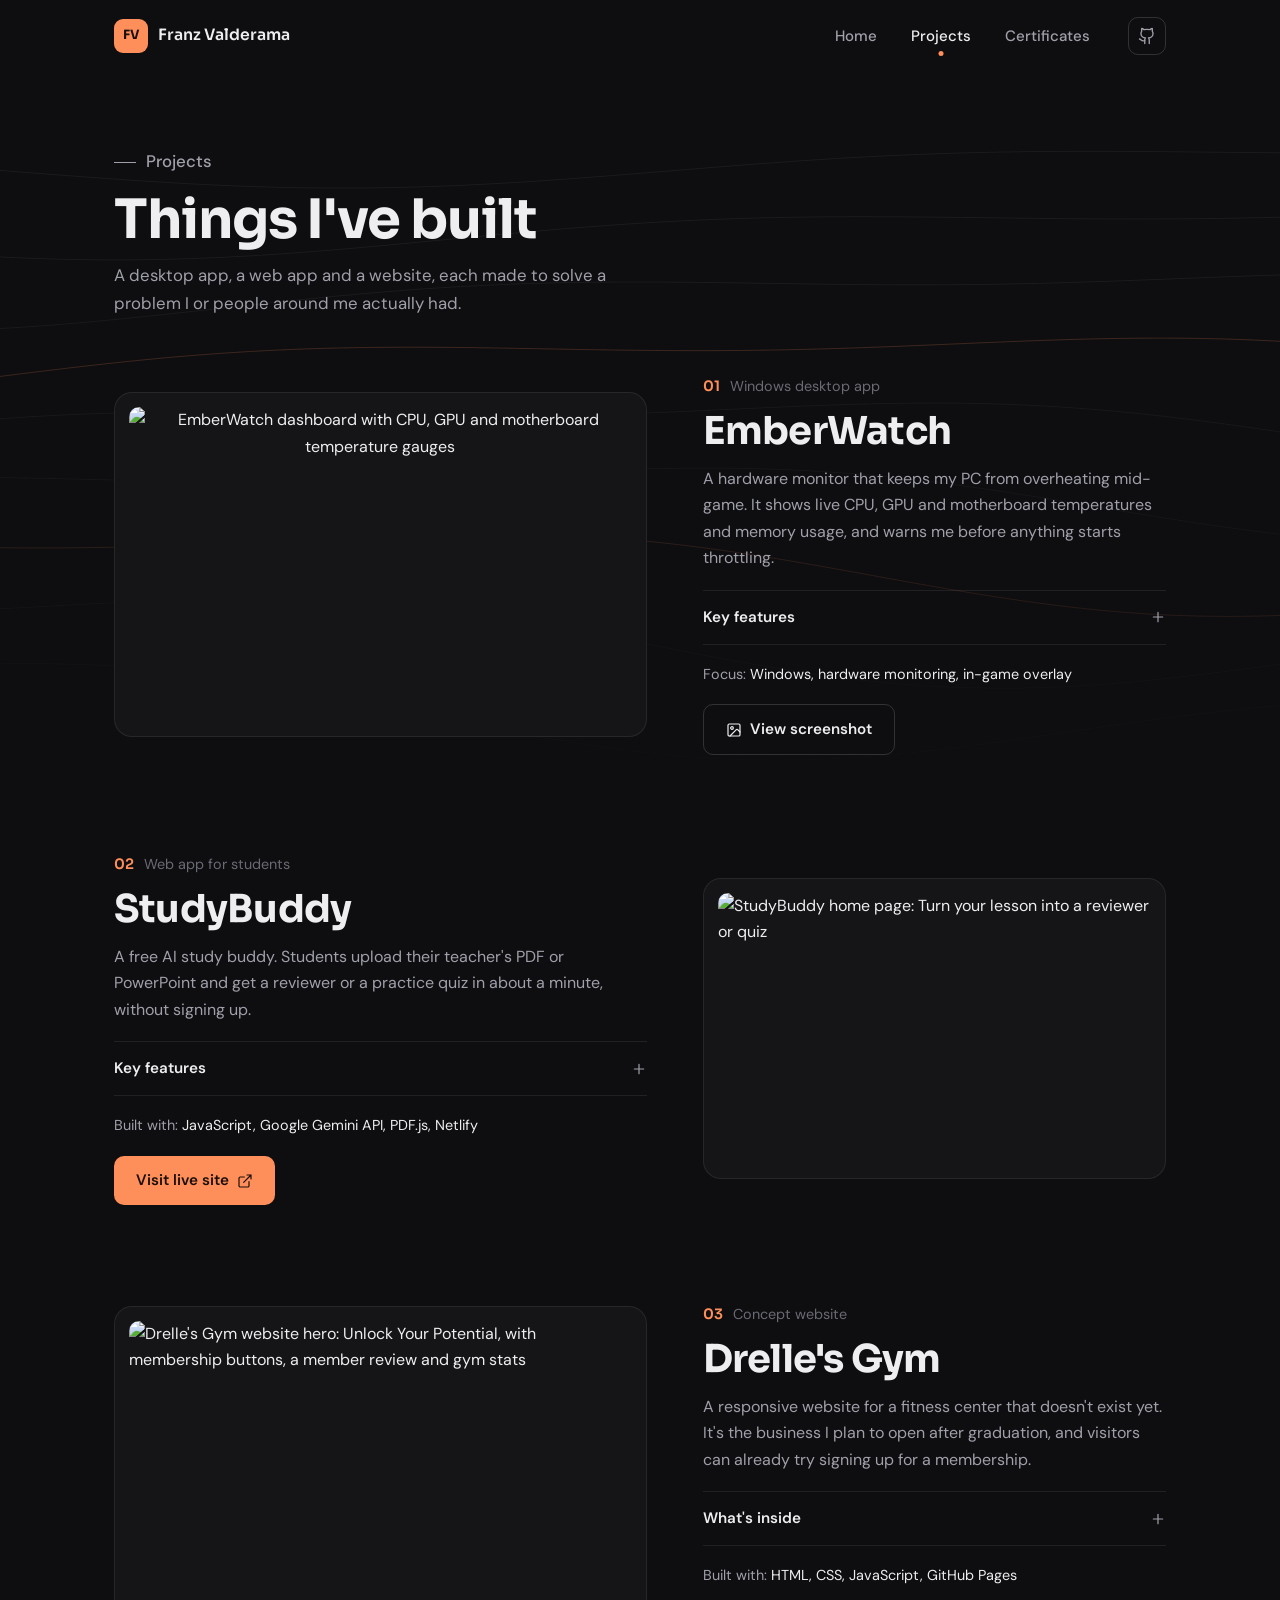
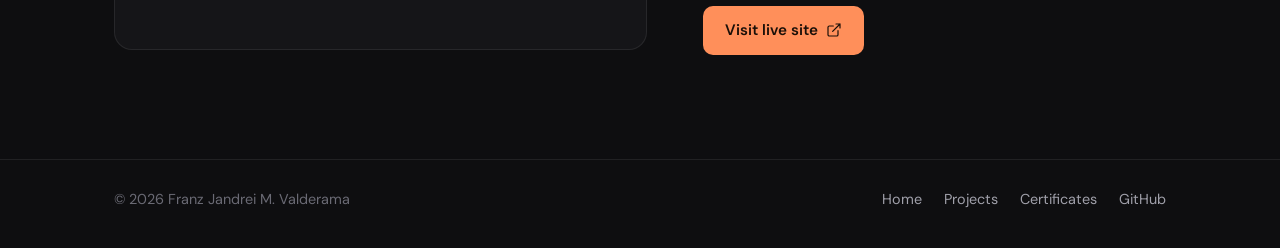
==== projects.html @ 759bd195 "Add files via upload" ====
<!DOCTYPE html>
<html lang="en">
<head>
    <meta charset="UTF-8">
    <meta name="viewport" content="width=device-width, initial-scale=1.0">
    <title>Projects | Franz Valderama</title>
    <meta name="description" content="Apps, tools and websites built by Franz Jandrei M. Valderama.">
    <link rel="preconnect" href="https://fonts.googleapis.com">
    <link rel="preconnect" href="https://fonts.gstatic.com" crossorigin>
    <link href="https://fonts.googleapis.com/css2?family=DM+Sans:wght@400;500;600&family=Sora:wght@500;600;700&display=swap" rel="stylesheet">
    <link rel="stylesheet" href="style.css">
    <script>document.documentElement.classList.add('js');</script>
</head>
<body>

    <svg width="0" height="0" style="position:absolute" aria-hidden="true">
        <symbol id="i-github" viewBox="0 0 24 24"><path d="M15 22v-4a4.8 4.8 0 0 0-1-3.5c3 0 6-2 6-5.5.08-1.25-.27-2.48-1-3.5.28-1.15.28-2.35 0-3.5 0 0-1 0-3 1.5-2.64-.5-5.36-.5-8 0C6 2 5 2 5 2c-.3 1.15-.3 2.35 0 3.5A5.4 5.4 0 0 0 4 9c0 3.5 3 5.5 6 5.5-.39.49-.68 1.05-.85 1.65-.17.6-.22 1.23-.15 1.85v4"/><path d="M9 18c-4.51 2-5-2-7-2"/></symbol>
        <symbol id="i-menu" viewBox="0 0 24 24"><path d="M4 7h16M4 12h16M4 17h16"/></symbol>
        <symbol id="i-external" viewBox="0 0 24 24"><path d="M15 3h6v6M10 14 21 3M18 13v6a2 2 0 0 1-2 2H5a2 2 0 0 1-2-2V8a2 2 0 0 1 2-2h6"/></symbol>
        <symbol id="i-plus" viewBox="0 0 24 24"><path d="M12 5v14M5 12h14"/></symbol>
        <symbol id="i-image" viewBox="0 0 24 24"><rect x="3" y="3" width="18" height="18" rx="2"/><circle cx="9" cy="9" r="2"/><path d="m21 15-3.1-3.1a2 2 0 0 0-2.8 0L6 21"/></symbol>
        <symbol id="i-x" viewBox="0 0 24 24"><path d="M18 6 6 18M6 6l12 12"/></symbol>
    </svg>

    <canvas id="waves" aria-hidden="true"></canvas>

    <header class="topnav">
        <div class="container">
            <a href="index.html" class="logo"><span class="logo-mark">FV</span>Franz Valderama</a>
            <nav class="nav-links" id="nav-links" aria-label="Main">
                <a href="index.html">Home</a>
                <a href="projects.html" class="active" aria-current="page">Projects</a>
                <a href="certificates.html">Certificates</a>
            </nav>
            <a href="https://github.com/dreijandrei" class="nav-icon" target="_blank" rel="noopener" aria-label="GitHub"><svg class="icon"><use href="#i-github"/></svg></a>
            <button class="menu-btn" aria-label="Open menu" aria-expanded="false" aria-controls="nav-links"><svg class="icon"><use href="#i-menu"/></svg></button>
        </div>
    </header>

    <main>
        <div class="container">

            <section class="page-intro">
                <p class="eyebrow">Projects</p>
                <h1>Things I've built</h1>
                <p>A desktop app, a web app and a website, each made to solve a problem I or people around me actually had.</p>
            </section>

            <div class="project-list">

                <article class="project-row reveal">
                    <button class="row-media" data-image="images/emberwatch.png" aria-label="View EmberWatch screenshot full size">
                        <img src="images/emberwatch.png" alt="EmberWatch dashboard with CPU, GPU and motherboard temperature gauges" loading="lazy">
                    </button>
                    <div class="row-text">
                        <span class="row-num">01</span><span class="row-type">Windows desktop app</span>
                        <h2>EmberWatch</h2>
                        <p>A hardware monitor that keeps my PC from overheating mid-game. It shows live CPU, GPU and motherboard temperatures and memory usage, and warns me before anything starts throttling.</p>
                        <details class="features">
                            <summary>Key features <svg class="icon"><use href="#i-plus"/></svg></summary>
                            <ul>
                                <li>Live temperatures and memory usage with 60-second history graphs</li>
                                <li>Overheat alerts with adjustable CPU and GPU limits and a trigger delay, so short spikes don't set them off</li>
                                <li>Optional alert sound and a warning popup on top of the game</li>
                                <li>Always-on-top, click-through gaming overlay with hotkeys, a choice of corner and opacity</li>
                                <li>17 live temperature and fan sensor readings</li>
                                <li>Can start quietly with Windows in the system tray</li>
                            </ul>
                        </details>
                        <p class="stack">Focus: <span>Windows, hardware monitoring, in-game overlay</span></p>
                        <div class="row-links">
                            <button class="btn btn-outline" data-image="images/emberwatch.png" aria-label="View EmberWatch screenshot full size"><svg class="icon"><use href="#i-image"/></svg>View screenshot</button>
                        </div>
                    </div>
                </article>

                <article class="project-row reveal">
                    <a class="row-media" href="https://study-buddy-web.netlify.app/" target="_blank" rel="noopener" aria-label="Open StudyBuddy live site">
                        <img src="images/studybuddy.png" alt="StudyBuddy home page: Turn your lesson into a reviewer or quiz" loading="lazy">
                    </a>
                    <div class="row-text">
                        <span class="row-num">02</span><span class="row-type">Web app for students</span>
                        <h2>StudyBuddy</h2>
                        <p>A free AI study buddy. Students upload their teacher's PDF or PowerPoint and get a reviewer or a practice quiz in about a minute, without signing up.</p>
                        <details class="features">
                            <summary>Key features <svg class="icon"><use href="#i-plus"/></svg></summary>
                            <ul>
                                <li>Upload up to 5 PDF or PowerPoint files at once</li>
                                <li>Reviewer with summarized notes, key terms, flashcards and memory tips</li>
                                <li>Practice quiz with multiple choice, true or false and identification questions in three difficulty levels</li>
                                <li>Instant checking with explanations, retakes with reshuffled questions</li>
                                <li>Print or download results as a PDF</li>
                            </ul>
                        </details>
                        <p class="stack">Built with: <span>JavaScript, Google Gemini API, PDF.js, Netlify</span></p>
                        <div class="row-links">
                            <a href="https://study-buddy-web.netlify.app/" target="_blank" rel="noopener" class="btn btn-primary">Visit live site <svg class="icon"><use href="#i-external"/></svg></a>
                        </div>
                    </div>
                </article>

                <article class="project-row reveal">
                    <a class="row-media" href="https://dreijandrei.github.io/Drelle-sGym/" target="_blank" rel="noopener" aria-label="Open Drelle's Gym website">
                        <img src="images/drellesgym.png" alt="Drelle's Gym website hero: Unlock Your Potential, with membership buttons, a member review and gym stats" loading="lazy">
                    </a>
                    <div class="row-text">
                        <span class="row-num">03</span><span class="row-type">Concept website</span>
                        <h2>Drelle's Gym</h2>
                        <p>A responsive website for a fitness center that doesn't exist yet. It's the business I plan to open after graduation, and visitors can already try signing up for a membership.</p>
                        <details class="features">
                            <summary>What's inside <svg class="icon"><use href="#i-plus"/></svg></summary>
                            <ul>
                                <li>Bold dark design with a hero, member review and gym stats</li>
                                <li>Basic, Premium and Elite plans with a monthly or annual (20% off) toggle</li>
                                <li>Demo membership sign-up with promo codes. No real payment is processed</li>
                                <li>Digital member pass saved in the browser, so returning visitors see their membership</li>
                                <li>Separate Why Drelle's and Testimonials pages, plus an FAQ</li>
                                <li>Responsive layout for phones and desktops</li>
                            </ul>
                        </details>
                        <p class="stack">Built with: <span>HTML, CSS, JavaScript, GitHub Pages</span></p>
                        <div class="row-links">
                            <a href="https://dreijandrei.github.io/Drelle-sGym/" target="_blank" rel="noopener" class="btn btn-primary">Visit live site <svg class="icon"><use href="#i-external"/></svg></a>
                        </div>
                    </div>
                </article>

            </div>
        </div>
    </main>

    <footer class="footer">
        <div class="container">
            <p>© 2026 Franz Jandrei M. Valderama</p>
            <nav aria-label="Footer">
                <a href="index.html">Home</a>
                <a href="projects.html">Projects</a>
                <a href="certificates.html">Certificates</a>
                <a href="https://github.com/dreijandrei" target="_blank" rel="noopener">GitHub</a>
            </nav>
        </div>
    </footer>

    <dialog class="lightbox" id="lightbox" aria-label="Image preview">
        <button class="lightbox-close" aria-label="Close"><svg class="icon"><use href="#i-x"/></svg></button>
        <img src="" alt="">
    </dialog>

    <script src="script.js"></script>
</body>
</html>
---- style.css ----
:root {
    --bg: #0e0e10;
    --surface: #151518;
    --surface-2: #1b1b1f;
    --border: rgba(255, 255, 255, 0.08);
    --border-strong: rgba(255, 255, 255, 0.15);
    --text: #eeeef0;
    --muted: #a0a0aa;
    --faint: #6a6a74;
    --accent: #ff8f5a;
    --accent-strong: #ffa477;
    --accent-soft: rgba(255, 143, 90, 0.12);

    --heading: 'Sora', system-ui, sans-serif;
    --body: 'DM Sans', system-ui, sans-serif;

    --container: 1100px;
    --gutter: 24px;
    --ease: cubic-bezier(0.2, 0.7, 0.2, 1);
}

* {
    margin: 0;
    padding: 0;
    box-sizing: border-box;
}

html {
    scroll-behavior: smooth;
}

body {
    position: relative;
    font-family: var(--body);
    font-size: 16px;
    line-height: 1.65;
    color: var(--text);
    background: var(--bg);
    -webkit-font-smoothing: antialiased;
    overflow-x: hidden;
}

img {
    display: block;
    max-width: 100%;
}

a {
    color: inherit;
    text-decoration: none;
}

button {
    font: inherit;
    color: inherit;
    background: none;
    border: none;
    cursor: pointer;
}

h1, h2, h3 {
    font-family: var(--heading);
    letter-spacing: -0.02em;
}

svg.icon {
    width: 18px;
    height: 18px;
    flex-shrink: 0;
    fill: none;
    stroke: currentColor;
    stroke-width: 1.8;
    stroke-linecap: round;
    stroke-linejoin: round;
}

::selection {
    background: var(--accent);
    color: #1a0f08;
}

:focus-visible {
    outline: 2px solid var(--accent);
    outline-offset: 3px;
    border-radius: 6px;
}

.container {
    max-width: var(--container);
    margin: 0 auto;
    padding: 0 var(--gutter);
}

.accent {
    color: var(--accent);
}


/* --- BACKGROUND WAVES --- */
#waves {
    position: absolute;
    top: 0;
    left: 0;
    width: 100%;
    height: 100vh;
    z-index: -1;
    pointer-events: none;
    -webkit-mask-image: linear-gradient(to bottom, #000 30%, transparent 100%);
    mask-image: linear-gradient(to bottom, #000 30%, transparent 100%);
}


/* --- TOP NAV --- */
.topnav {
    position: sticky;
    top: 0;
    z-index: 50;
    border-bottom: 1px solid transparent;
    transition: background 0.3s, border-color 0.3s;
}

.topnav.scrolled {
    background: rgba(14, 14, 16, 0.8);
    backdrop-filter: blur(12px);
    -webkit-backdrop-filter: blur(12px);
    border-bottom-color: var(--border);
}

.topnav .container {
    display: flex;
    align-items: center;
    gap: 24px;
    height: 72px;
}

.logo {
    display: flex;
    align-items: center;
    gap: 10px;
    font-family: var(--heading);
    font-weight: 600;
    font-size: 0.98rem;
}

.logo-mark {
    display: grid;
    place-items: center;
    width: 34px;
    height: 34px;
    border-radius: 9px;
    background: var(--accent);
    color: #1a0f08;
    font-size: 0.8rem;
    font-weight: 700;
    letter-spacing: 0;
}

.nav-links {
    display: flex;
    gap: 6px;
    margin-left: auto;
}

.nav-links a {
    position: relative;
    padding: 8px 14px;
    font-size: 0.94rem;
    font-weight: 500;
    color: var(--muted);
    transition: color 0.2s;
}

.nav-links a:hover {
    color: var(--text);
}

.nav-links a.active {
    color: var(--text);
}

.nav-links a.active::after {
    content: '';
    position: absolute;
    left: 50%;
    bottom: 0;
    width: 5px;
    height: 5px;
    border-radius: 50%;
    background: var(--accent);
    transform: translateX(-50%);
}

.nav-icon {
    display: grid;
    place-items: center;
    width: 38px;
    height: 38px;
    border-radius: 10px;
    border: 1px solid var(--border-strong);
    color: var(--muted);
    transition: color 0.2s, border-color 0.2s;
}

.nav-icon:hover {
    color: var(--text);
    border-color: var(--muted);
}

.menu-btn {
    display: none;
}


/* --- PAGE --- */
main {
    animation: page-in 0.5s var(--ease);
}

@keyframes page-in {
    from { opacity: 0; transform: translateY(8px); }
}

.js .reveal {
    opacity: 0;
    transform: translateY(18px);
    transition: opacity 0.7s var(--ease), transform 0.7s var(--ease);
}

.js .reveal.show {
    opacity: 1;
    transform: none;
}

.page-intro {
    padding: 72px 0 56px;
}

.eyebrow {
    display: inline-flex;
    align-items: center;
    gap: 10px;
    font-size: 0.88rem;
    font-weight: 500;
    color: var(--accent);
    margin-bottom: 14px;
}

.eyebrow::before {
    content: '';
    width: 22px;
    height: 1.5px;
    background: currentColor;
}

.page-intro h1 {
    font-size: clamp(2.2rem, 5vw, 3.4rem);
    font-weight: 700;
    line-height: 1.1;
    margin-bottom: 12px;
}

.page-intro p {
    max-width: 560px;
    color: var(--muted);
    font-size: 1.05rem;
}

.block {
    padding: 64px 0;
}

.block-head {
    display: flex;
    align-items: flex-end;
    justify-content: space-between;
    gap: 20px;
    margin-bottom: 32px;
}

.block-head h2 {
    font-size: clamp(1.6rem, 3vw, 2.1rem);
    font-weight: 700;
    line-height: 1.15;
}

.arrow-link {
    display: inline-flex;
    align-items: center;
    gap: 8px;
    font-weight: 500;
    color: var(--text);
    transition: color 0.2s, gap 0.2s;
}

.arrow-link .icon {
    width: 16px;
    height: 16px;
}

.arrow-link:hover {
    color: var(--accent);
    gap: 12px;
}


/* --- BUTTONS --- */
.btn {
    display: inline-flex;
    align-items: center;
    gap: 8px;
    padding: 12px 22px;
    border-radius: 10px;
    font-weight: 600;
    font-size: 0.95rem;
    transition: background 0.2s, color 0.2s, border-color 0.2s, transform 0.2s;
}

.btn .icon {
    width: 16px;
    height: 16px;
}

.btn-primary {
    background: var(--accent);
    color: #1a0f08;
}

.btn-primary:hover {
    background: var(--accent-strong);
    transform: translateY(-1px);
}

.btn-outline {
    border: 1px solid var(--border-strong);
}

.btn-outline:hover {
    border-color: var(--accent);
    color: var(--accent);
}


/* --- HOME: HERO --- */
.hero {
    display: grid;
    grid-template-columns: 1.25fr 0.75fr;
    align-items: center;
    gap: 64px;
    padding: 72px 0 80px;
}

.hero h1 {
    font-size: clamp(2.4rem, 5.2vw, 3.9rem);
    font-weight: 700;
    line-height: 1.08;
    margin-bottom: 22px;
}

.hero-text > p {
    max-width: 520px;
    font-size: 1.1rem;
    color: var(--muted);
    margin-bottom: 32px;
}

.hero-actions {
    display: flex;
    flex-wrap: wrap;
    align-items: center;
    gap: 12px;
}

.hero-photo {
    position: relative;
    justify-self: end;
    width: 100%;
    max-width: 340px;
}

.hero-photo::before {
    content: '';
    position: absolute;
    inset: 18px -18px -18px 18px;
    border: 1.5px solid var(--accent);
    border-radius: 22px;
    opacity: 0.55;
    transition: inset 0.4s var(--ease);
}

.hero-photo:hover::before {
    inset: 12px -12px -12px 12px;
}

.hero-photo img {
    position: relative;
    width: 100%;
    aspect-ratio: 4 / 5;
    object-fit: cover;
    border-radius: 22px;
}

.photo-tag {
    position: absolute;
    left: -20px;
    bottom: 28px;
    display: flex;
    align-items: center;
    gap: 10px;
    padding: 10px 14px;
    border-radius: 12px;
    font-size: 0.85rem;
    font-weight: 500;
    background: rgba(21, 21, 24, 0.92);
    border: 1px solid var(--border-strong);
    backdrop-filter: blur(8px);
    -webkit-backdrop-filter: blur(8px);
    box-shadow: 0 12px 30px rgba(0, 0, 0, 0.4);
}

.photo-tag .icon {
    color: var(--accent);
}

.highlights {
    display: grid;
    grid-template-columns: repeat(3, 1fr);
    border-top: 1px solid var(--border);
    border-bottom: 1px solid var(--border);
}

.highlights div {
    padding: 26px 0;
}

.highlights div + div {
    padding-left: 32px;
    border-left: 1px solid var(--border);
}

.highlights strong {
    display: block;
    font-family: var(--heading);
    font-size: 2rem;
    font-weight: 700;
    line-height: 1.1;
}

.highlights span {
    font-size: 0.9rem;
    color: var(--muted);
}


/* --- HOME: ABOUT --- */
.about {
    display: grid;
    grid-template-columns: 0.8fr 1.2fr;
    gap: 48px;
}

.about h2 {
    font-size: clamp(1.6rem, 3vw, 2.1rem);
    font-weight: 700;
    line-height: 1.15;
}

.about-text p {
    font-size: 1.05rem;
    color: var(--muted);
    margin-bottom: 16px;
}

.about-text p:first-child {
    font-size: 1.2rem;
    color: var(--text);
}


/* --- HOME: SKILLS --- */
.skill-list {
    border-top: 1px solid var(--border);
}

.skill-row {
    display: grid;
    grid-template-columns: 200px 1fr;
    gap: 24px;
    align-items: baseline;
    padding: 22px 12px;
    border-bottom: 1px solid var(--border);
    transition: background 0.25s;
}

.skill-row:hover {
    background: rgba(255, 255, 255, 0.02);
}

.skill-row h3 {
    font-size: 1rem;
    font-weight: 600;
    color: var(--muted);
}

.skill-row ul {
    list-style: none;
    display: flex;
    flex-wrap: wrap;
    gap: 6px 28px;
    font-family: var(--heading);
    font-size: 1.15rem;
    font-weight: 500;
}


/* --- HOME: FEATURED --- */
.featured {
    display: grid;
    grid-template-columns: 1.3fr 1fr;
    align-items: center;
    gap: 40px;
    padding: 28px;
    background: var(--surface);
    border: 1px solid var(--border);
    border-radius: 20px;
}

.featured-media {
    display: block;
    border-radius: 12px;
    overflow: hidden;
    border: 1px solid var(--border);
}

.featured-media img {
    width: 100%;
    transition: transform 0.7s var(--ease);
}

.featured-media:hover img {
    transform: scale(1.03);
}

.featured .label {
    font-size: 0.85rem;
    font-weight: 500;
    color: var(--accent);
    margin-bottom: 8px;
}

.featured h3 {
    font-size: 1.8rem;
    font-weight: 700;
    margin-bottom: 12px;
}

.featured p {
    color: var(--muted);
    margin-bottom: 22px;
}


/* --- PROJECTS: ROWS --- */
.project-list {
    display: grid;
    gap: 96px;
    padding-bottom: 40px;
}

.project-row {
    display: grid;
    grid-template-columns: 1.15fr 1fr;
    align-items: center;
    gap: 56px;
}

.project-row:nth-child(even) .row-media {
    order: 2;
}

.row-media {
    position: relative;
    display: block;
    width: 100%;
    padding: 14px;
    background: var(--surface);
    border: 1px solid var(--border);
    border-radius: 18px;
    transition: border-color 0.3s;
}

button.row-media {
    cursor: zoom-in;
}

.row-media:hover {
    border-color: var(--border-strong);
}

.row-media img {
    width: 100%;
    aspect-ratio: 16 / 10;
    object-fit: cover;
    object-position: left top;
    border-radius: 10px;
}

.row-num {
    font-family: var(--heading);
    font-size: 0.9rem;
    font-weight: 600;
    color: var(--accent);
}

.row-type {
    font-size: 0.9rem;
    color: var(--faint);
    margin-left: 10px;
}

.row-text h2 {
    font-size: clamp(1.8rem, 3.4vw, 2.4rem);
    font-weight: 700;
    line-height: 1.1;
    margin: 10px 0 14px;
}

.row-text > p {
    color: var(--muted);
    margin-bottom: 18px;
}

.features {
    margin-bottom: 18px;
    border-top: 1px solid var(--border);
    border-bottom: 1px solid var(--border);
}

.features summary {
    display: flex;
    align-items: center;
    justify-content: space-between;
    padding: 14px 0;
    font-weight: 600;
    font-size: 0.95rem;
    cursor: pointer;
    list-style: none;
}

.features summary::-webkit-details-marker {
    display: none;
}

.features summary .icon {
    width: 16px;
    height: 16px;
    color: var(--muted);
    transition: transform 0.3s var(--ease);
}

.features[open] summary .icon {
    transform: rotate(45deg);
    color: var(--accent);
}

.features ul {
    list-style: none;
    display: grid;
    gap: 8px;
    padding: 0 0 18px;
}

.features li {
    position: relative;
    padding-left: 18px;
    font-size: 0.94rem;
    color: var(--muted);
}

.features li::before {
    content: '';
    position: absolute;
    left: 0;
    top: 0.7em;
    width: 8px;
    height: 1.5px;
    background: var(--accent);
}

.stack {
    font-size: 0.9rem;
    color: var(--faint);
    margin-bottom: 20px;
}

.stack span {
    color: var(--text);
}

.row-links {
    display: flex;
    flex-wrap: wrap;
    gap: 10px;
}


/* --- CERTIFICATES: TIMELINE --- */
.timeline {
    position: relative;
    padding-bottom: 40px;
}

.tl-item {
    display: grid;
    grid-template-columns: 110px 1fr;
    gap: 32px;
}

.tl-year {
    position: relative;
    font-family: var(--heading);
    font-size: 1.5rem;
    font-weight: 700;
    color: var(--muted);
    padding-top: 22px;
}

.tl-year::after {
    content: '';
    position: absolute;
    top: 36px;
    right: -37px;
    width: 10px;
    height: 10px;
    border-radius: 50%;
    background: var(--accent);
    box-shadow: 0 0 0 5px var(--accent-soft);
}

.tl-entry {
    position: relative;
    padding-left: 32px;
    padding-bottom: 40px;
    border-left: 1px solid var(--border-strong);
}

.cert {
    display: grid;
    grid-template-columns: 300px 1fr;
    gap: 28px;
    align-items: center;
    padding: 20px;
    background: var(--surface);
    border: 1px solid var(--border);
    border-radius: 18px;
}

.cert-thumb {
    display: block;
    border-radius: 10px;
    overflow: hidden;
    cursor: zoom-in;
}

.cert-thumb img {
    width: 100%;
    transition: transform 0.6s var(--ease);
}

.cert-thumb:hover img {
    transform: scale(1.04);
}

.cert-date {
    font-size: 0.88rem;
    color: var(--accent);
    font-weight: 500;
    margin-bottom: 6px;
}

.cert h2 {
    font-size: 1.35rem;
    font-weight: 700;
    line-height: 1.25;
    margin-bottom: 8px;
}

.cert p {
    color: var(--muted);
    font-size: 0.95rem;
    margin-bottom: 14px;
}

.cert-id {
    font-size: 0.85rem;
    color: var(--faint);
    margin-bottom: 18px;
}

.cert-id span {
    color: var(--text);
    font-variant-numeric: tabular-nums;
}


/* --- FOOTER --- */
.footer {
    margin-top: 64px;
    border-top: 1px solid var(--border);
}

.footer .container {
    display: flex;
    flex-wrap: wrap;
    align-items: center;
    justify-content: space-between;
    gap: 16px;
    padding-top: 28px;
    padding-bottom: 36px;
    font-size: 0.9rem;
    color: var(--faint);
}

.footer nav {
    display: flex;
    gap: 22px;
}

.footer a {
    color: var(--muted);
    transition: color 0.2s;
}

.footer a:hover {
    color: var(--text);
}


/* --- LIGHTBOX --- */
.lightbox {
    max-width: min(1200px, calc(100vw - 32px));
    max-height: calc(100vh - 48px);
    margin: auto;
    padding: 0;
    border: none;
    background: transparent;
    overflow: visible;
}

.lightbox[open] {
    animation: pop 0.3s var(--ease);
}

@keyframes pop {
    from { opacity: 0; transform: scale(0.97); }
}

.lightbox::backdrop {
    background: rgba(5, 5, 7, 0.85);
    backdrop-filter: blur(4px);
}

.lightbox img {
    max-width: 100%;
    max-height: calc(100vh - 48px);
    margin: 0 auto;
    border-radius: 12px;
    border: 1px solid var(--border-strong);
}

.lightbox-close {
    position: fixed;
    top: 18px;
    right: 18px;
    display: grid;
    place-items: center;
    width: 40px;
    height: 40px;
    border-radius: 10px;
    background: var(--surface-2);
    border: 1px solid var(--border-strong);
}

.lightbox-close:hover {
    color: var(--accent);
    border-color: var(--accent);
}


/* --- RESPONSIVE --- */
@media (max-width: 900px) {
    .hero {
        grid-template-columns: 1fr;
        gap: 48px;
        padding-top: 40px;
    }

    .hero-photo {
        justify-self: start;
        max-width: 280px;
        margin-left: 20px;
    }

    .about,
    .featured,
    .project-row {
        grid-template-columns: 1fr;
    }

    .about {
        gap: 20px;
    }

    .project-row {
        gap: 28px;
    }

    .project-row:nth-child(even) .row-media {
        order: 0;
    }

    .project-list {
        gap: 72px;
    }

    .cert {
        grid-template-columns: 1fr;
    }
}

@media (max-width: 680px) {
    :root {
        --gutter: 16px;
    }

    .topnav .container {
        height: 64px;
    }

    .menu-btn {
        display: grid;
        place-items: center;
        width: 38px;
        height: 38px;
        border-radius: 10px;
        border: 1px solid var(--border-strong);
        margin-left: auto;
    }

    .nav-icon {
        display: none;
    }

    .nav-links {
        position: absolute;
        top: 100%;
        left: 0;
        right: 0;
        flex-direction: column;
        gap: 0;
        margin: 0;
        padding: 8px var(--gutter) 16px;
        background: rgba(14, 14, 16, 0.97);
        border-bottom: 1px solid var(--border);
        opacity: 0;
        visibility: hidden;
        transform: translateY(-6px);
        transition: opacity 0.25s, visibility 0.25s, transform 0.25s;
    }

    .nav-links.open {
        opacity: 1;
        visibility: visible;
        transform: none;
    }

    .nav-links a {
        padding: 14px 4px;
        font-size: 1.05rem;
        border-bottom: 1px solid var(--border);
    }

    .nav-links a:last-child {
        border-bottom: none;
    }

    .nav-links a.active::after {
        left: auto;
        right: 4px;
        top: 50%;
        bottom: auto;
        transform: translateY(-50%);
    }

    .highlights {
        grid-template-columns: 1fr;
    }

    .highlights div + div {
        padding-left: 0;
        border-left: none;
        border-top: 1px solid var(--border);
    }

    .highlights div {
        padding: 18px 0;
    }

    .skill-row {
        grid-template-columns: 1fr;
        gap: 8px;
        padding: 18px 4px;
    }

    .featured {
        padding: 16px;
        gap: 24px;
    }

    .page-intro {
        padding: 44px 0 36px;
    }

    .block {
        padding: 48px 0;
    }

    .tl-item {
        grid-template-columns: 1fr;
        gap: 12px;
    }

    .tl-year {
        padding-top: 0;
        padding-left: 22px;
    }

    .tl-year::after {
        top: 12px;
        left: 0;
        right: auto;
    }

    .tl-entry {
        padding-left: 0;
        border-left: none;
    }

    .cert {
        padding: 14px;
    }

    .footer .container {
        flex-direction: column;
        align-items: flex-start;
    }
}

@media (prefers-reduced-motion: reduce) {
    html {
        scroll-behavior: auto;
    }

    *,
    *::before,
    *::after {
        animation: none !important;
        transition: none !important;
    }

    .js .reveal {
        opacity: 1;
        transform: none;
    }
}
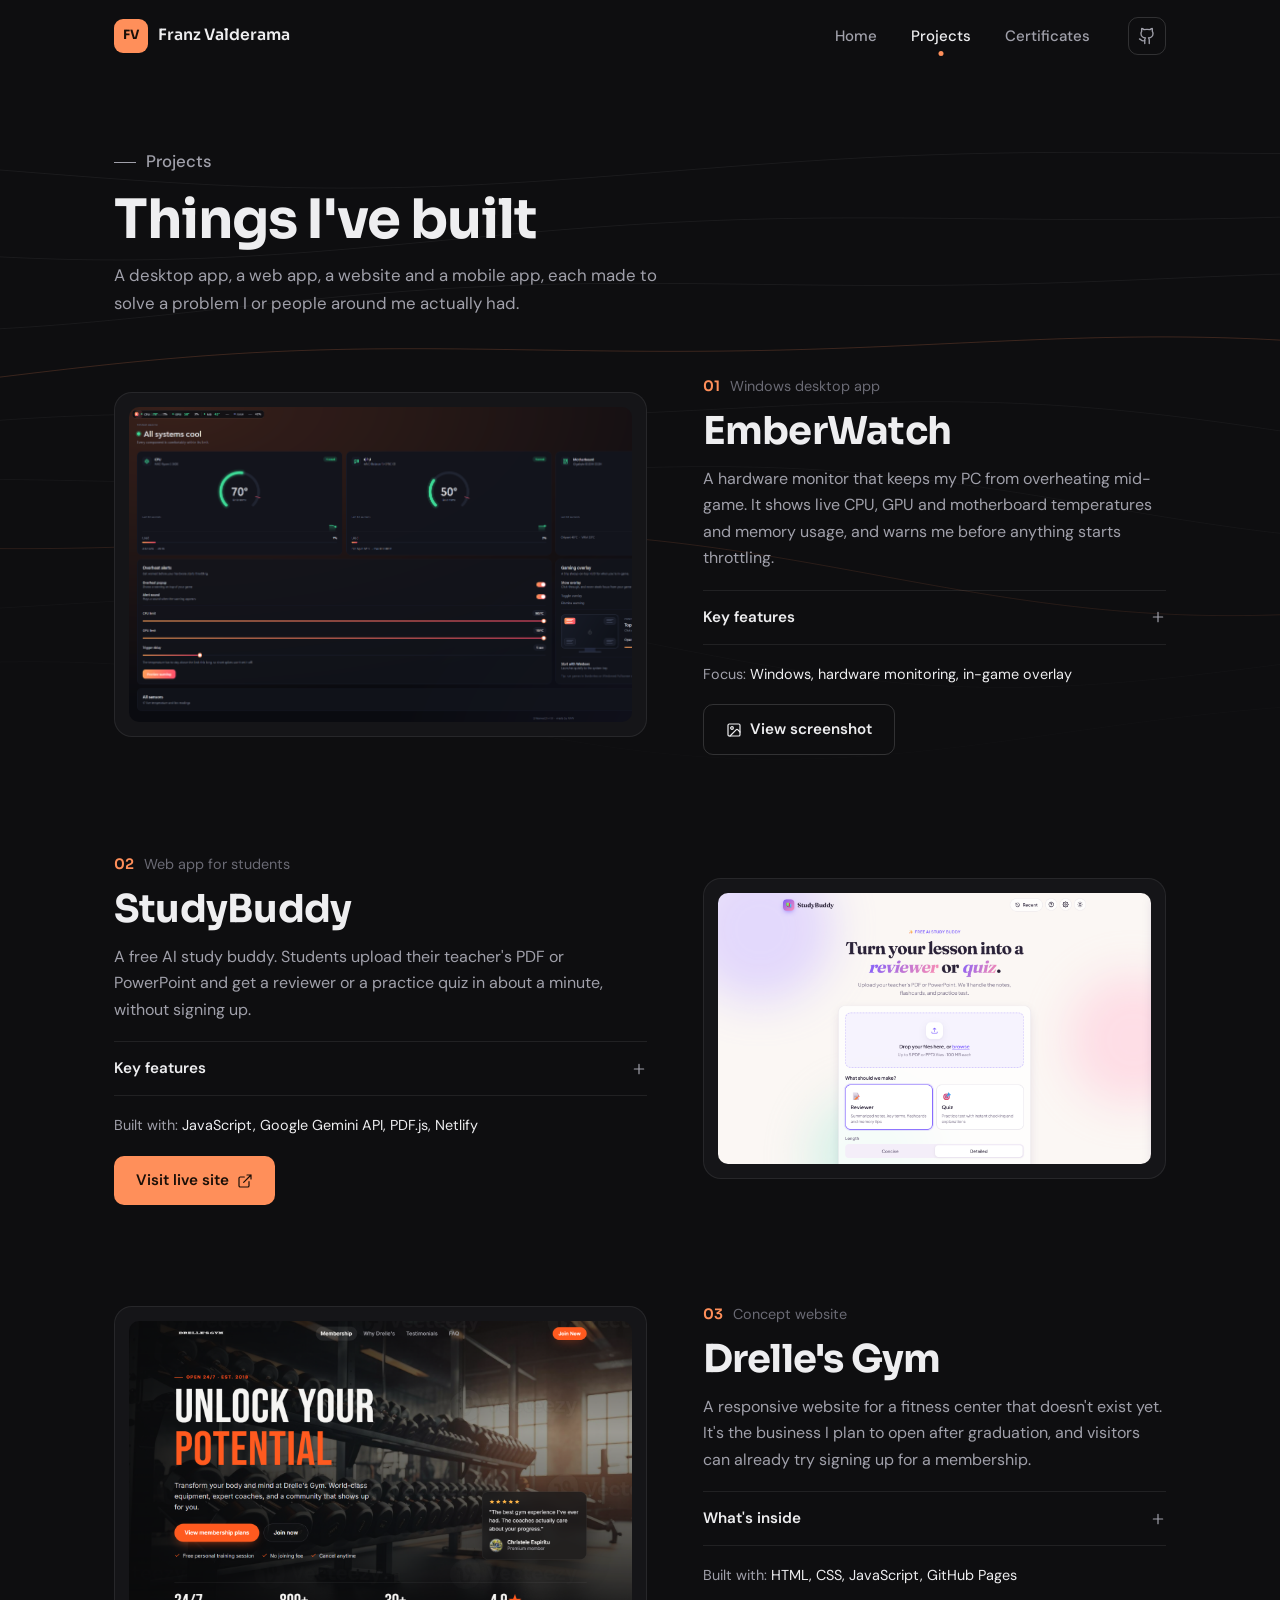
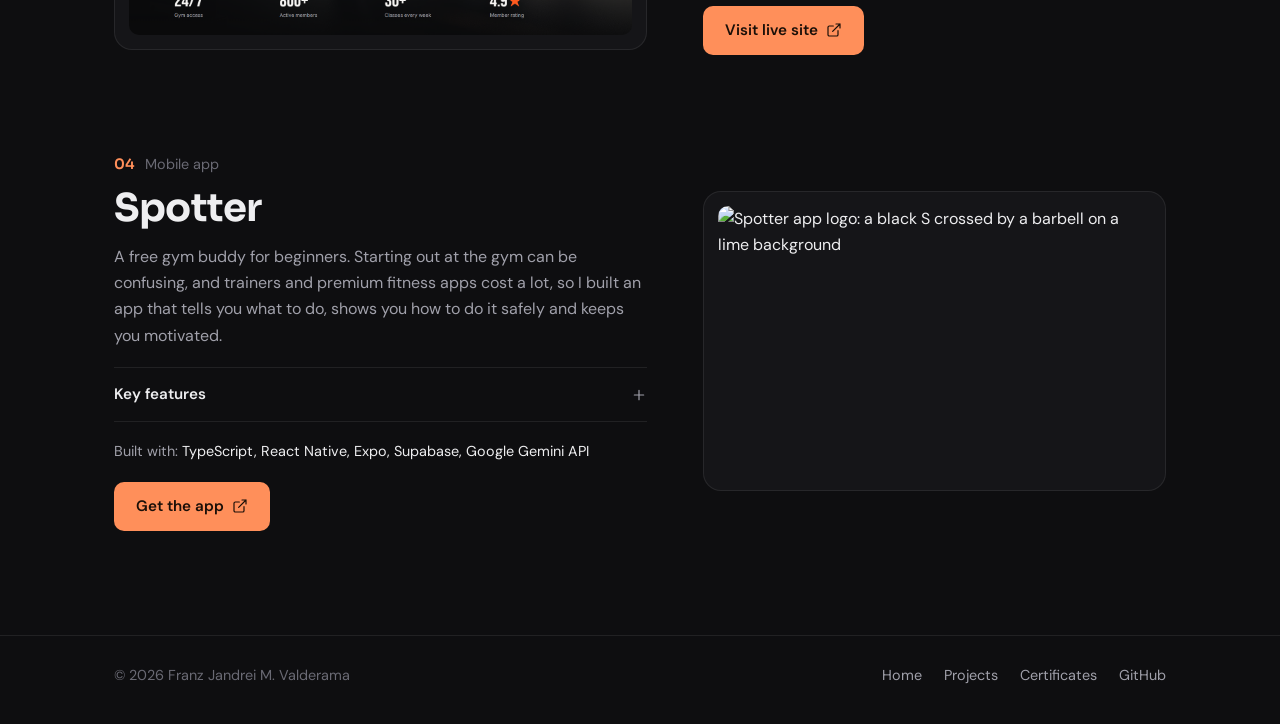
==== commit 8274405c: "Add files via upload" ====
--- a/projects.html
+++ b/projects.html
@@ -43,7 +43,7 @@
             <section class="page-intro">
                 <p class="eyebrow">Projects</p>
                 <h1>Things I've built</h1>
-                <p>A desktop app, a web app and a website, each made to solve a problem I or people around me actually had.</p>
+                <p>A desktop app, a web app, a website and a mobile app, each made to solve a problem I or people around me actually had.</p>
             </section>
 
             <div class="project-list">
@@ -125,6 +125,33 @@
                     </div>
                 </article>
 
+                <article class="project-row reveal">
+                    <a class="row-media" href="https://expo.dev/accounts/drei_devs/projects/gym-app/builds/60b67770-91d0-4852-98ce-ebdd2f2e08c6" target="_blank" rel="noopener" aria-label="Open Spotter app build on Expo">
+                        <img src="images/spotter.png" alt="Spotter app logo: a black S crossed by a barbell on a lime background" loading="lazy">
+                    </a>
+                    <div class="row-text">
+                        <span class="row-num">04</span><span class="row-type">Mobile app</span>
+                        <h2>Spotter</h2>
+                        <p>A free gym buddy for beginners. Starting out at the gym can be confusing, and trainers and premium fitness apps cost a lot, so I built an app that tells you what to do, shows you how to do it safely and keeps you motivated.</p>
+                        <details class="features">
+                            <summary>Key features <svg class="icon"><use href="#i-plus"/></svg></summary>
+                            <ul>
+                                <li>Ready-made Push, Pull, Legs and Full Body routines tailored to your level and goal</li>
+                                <li>Form guides with step-by-step instructions and common mistakes for every exercise</li>
+                                <li>Quick, no-equipment warm-ups to help prevent injuries</li>
+                                <li>Food scan: take a photo of your meal and AI estimates its calories, protein, carbs and fat</li>
+                                <li>Workout history and medals for staying consistent</li>
+                                <li>Rep Rush mini-game, coins, power-ups and titles you can show on your profile</li>
+                                <li>Optional account with cloud backup so progress is never lost</li>
+                            </ul>
+                        </details>
+                        <p class="stack">Built with: <span>TypeScript, React Native, Expo, Supabase, Google Gemini API</span></p>
+                        <div class="row-links">
+                            <a href="https://expo.dev/accounts/drei_devs/projects/gym-app/builds/60b67770-91d0-4852-98ce-ebdd2f2e08c6" target="_blank" rel="noopener" class="btn btn-primary">Get the app <svg class="icon"><use href="#i-external"/></svg></a>
+                        </div>
+                    </div>
+                </article>
+
             </div>
         </div>
     </main>
